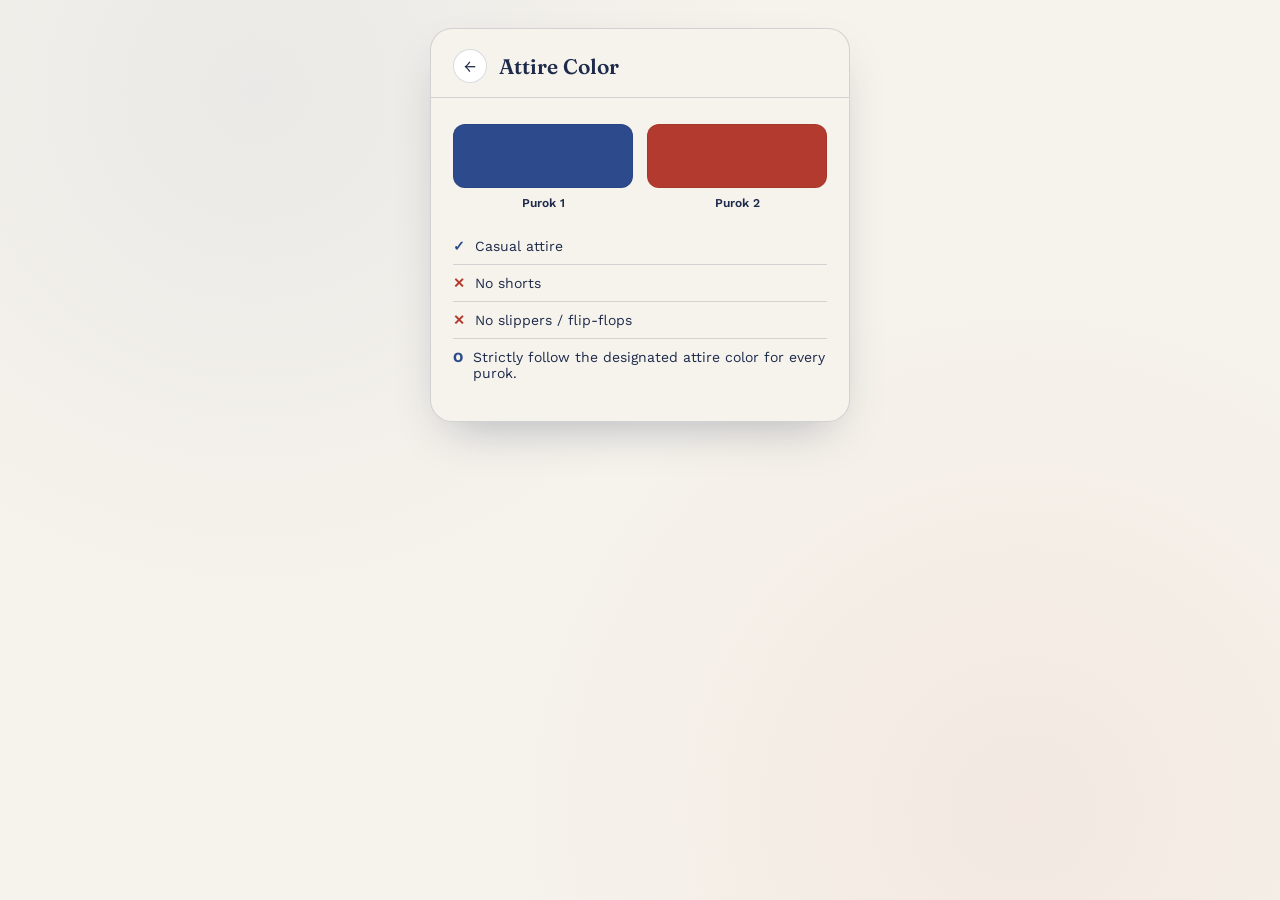
==== attire.html @ 0f66782b "yeah" ====
<!DOCTYPE html>
<html lang="en">
<head>
<meta charset="UTF-8">
<meta name="viewport" content="width=device-width, initial-scale=1.0, maximum-scale=1">
<title>Attire Color</title>
<link rel="preconnect" href="https://fonts.googleapis.com">
<link href="https://fonts.googleapis.com/css2?family=Fraunces:opsz,wght@9..144,400;9..144,600;9..144,700&family=Work+Sans:wght@400;500;600&family=JetBrains+Mono:wght@500;700&display=swap" rel="stylesheet">
<link rel="stylesheet" href="styles.css">
</head>
<body>

<div class="ticket">
  <div class="page-head">
    <a class="back-btn" href="index.html">←</a>
    <div class="page-title">Attire Color</div>
  </div>
  <div class="page-body">
    <div class="swatch-row">
      <div class="swatch blue"><div class="swatch-color"></div><div class="swatch-label">Purok 1</div></div>
      <div class="swatch red"><div class="swatch-color"></div><div class="swatch-label">Purok 2</div></div>
    </div>
    <ul class="rules-list">
      <li><span class="rule-ok">✓</span> Casual attire</li>
      <li><span class="rule-x">✕</span> No shorts</li>
      <li><span class="rule-x">✕</span> No slippers / flip-flops</li>
      <li><span class="rule-ok">O</span> Strictly follow the designated attire color for every purok.</li>

    </ul>
  </div>
</div>

</body>
</html>
---- styles.css ----
:root{
  --paper:#F6F3EC;
  --paper-dim:#EAE5D8;
  --ink:#1E2A4A;
  --ink-soft:#5B6478;
  --crimson:#B23A2E;
  --cobalt:#2C4A8C;
  --gold:#B8924A;
  --line: rgba(30,42,74,0.16);
}
*{box-sizing:border-box;}
html,body{margin:0;padding:0;}
body{
  background:
    radial-gradient(circle at 20% 10%, rgba(44,74,140,0.06), transparent 40%),
    radial-gradient(circle at 80% 90%, rgba(178,58,46,0.06), transparent 40%),
    var(--paper);
  font-family:'Work Sans', sans-serif;
  color:var(--ink);
  min-height:100vh;
  display:flex;
  align-items:flex-start;
  justify-content:center;
  padding:28px 14px 60px;
}

.ticket{
  width:100%;
  max-width:420px;
  background:var(--paper);
  border:1px solid var(--line);
  border-radius:22px;
  box-shadow:0 20px 50px -20px rgba(30,42,74,0.35);
  overflow:hidden;
  position:relative;
}

/* --- stub 1: logo + countdown (index page) --- */
.stub-top{
  padding:34px 26px 26px;
  text-align:center;
}
.logo-slot{
  width:76px;height:76px;
  margin:0 auto 18px;
  border-radius:50%;
  border:1.5px dashed var(--ink-soft);
  display:flex;align-items:center;justify-content:center;
  font-family:'JetBrains Mono', monospace;
  font-size:10px;letter-spacing:.08em;
  color:var(--ink-soft);
  background:rgba(255,255,255,0.4);
  overflow:hidden;
}
.logo-slot img{width:100%;height:100%;object-fit:cover;display:none;}
.eyebrow{
  font-family:'JetBrains Mono', monospace;
  font-size:11px;
  letter-spacing:.22em;
  text-transform:uppercase;
  color:var(--crimson);
  margin-bottom:14px;
}
.countdown{
  display:flex;
  justify-content:center;
  gap:10px;
}
.cd-unit{
  background:var(--ink);
  color:var(--paper);
  border-radius:10px;
  min-width:58px;
  padding:10px 4px 8px;
}
.cd-num{
  font-family:'JetBrains Mono', monospace;
  font-size:24px;
  font-weight:700;
  line-height:1;
}
.cd-label{
  font-size:9px;
  letter-spacing:.12em;
  text-transform:uppercase;
  opacity:.7;
  margin-top:4px;
}
.cd-date{
  margin-top:12px;
  font-size:12px;
  color:var(--ink-soft);
  letter-spacing:.02em;
}

/* --- perforation divider --- */
.perf-wrap{ position:relative; height:0; }
.perf-line{ border-top:2px dashed var(--line); margin:0 20px; }
.side-notch{
  position:absolute; width:22px;height:22px; border-radius:50%; top:-11px;
  background: var(--paper);
}

/* --- stub 2: event + buttons (index page) --- */
.stub-bottom{ padding:28px 26px 32px; text-align:center; }
.event-name{
  font-family:'Fraunces', serif;
  font-weight:600;
  font-size:clamp(28px,7vw,36px);
  line-height:1.1;
  margin:0 0 6px;
}
.event-sub{ font-size:13px; color:var(--ink-soft); margin-bottom:26px; }
.btn-grid{ display:flex; flex-direction:column; gap:12px; }
.btn{
  display:flex; align-items:center; justify-content:space-between;
  width:100%; padding:15px 18px; border-radius:12px;
  border:1px solid var(--line); background:#fff;
  font-family:'Work Sans', sans-serif; font-size:15px; font-weight:600;
  color:var(--ink); cursor:pointer; text-decoration:none;
  transition:transform .15s ease, box-shadow .15s ease;
  text-align:left;
}
.btn:hover{ transform:translateY(-1px); box-shadow:0 8px 18px -10px rgba(30,42,74,0.4); }
.btn .icon{ font-size:18px; margin-right:12px; }
.btn .arrow{ opacity:.4; font-size:14px; }
.btn.maps{ border-color: rgba(44,74,140,0.35); }
.btn.attire{ border-color: rgba(178,58,46,0.35); }
.btn.games{ border-color: rgba(184,146,74,0.4); }

.id-strip{
  font-family:'JetBrains Mono', monospace;
  font-size:10px; letter-spacing:.14em; color:var(--ink-soft);
  text-align:center; padding:14px 0 22px; opacity:.7;
}

/* ===== sub-page layout (maps / attire / games) ===== */
.page-head{
  display:flex; align-items:center; gap:12px;
  padding:20px 22px 14px;
  border-bottom:1px solid var(--line);
}
.back-btn{
  width:34px;height:34px;border-radius:50%;
  border:1px solid var(--line);
  background:#fff;
  display:flex;align-items:center;justify-content:center;
  cursor:pointer; text-decoration:none;
  color:var(--ink); font-size:16px;
  flex-shrink:0;
}
.back-btn:hover{ background:var(--paper-dim); }
.page-title{
  font-family:'Fraunces', serif;
  font-size:21px; font-weight:600;
}
.page-body{ padding:20px 22px 30px; }

/* maps page */
#map{ width:100%; height:300px; border-radius:14px; overflow:hidden; border:1px solid var(--line); }
.map-actions{ display:flex; gap:10px; margin-top:12px; }
.map-actions button{
  flex:1; padding:12px 10px; border-radius:10px; border:none;
  font-weight:600; font-size:13.5px; cursor:pointer; font-family:'Work Sans', sans-serif;
}
.btn-locate{ background:var(--cobalt); color:#fff; }
.route-info{
  margin-top:12px; font-size:13px; color:var(--ink-soft);
  background:#fff; border:1px solid var(--line); border-radius:10px;
  padding:10px 12px; display:none;
}
.route-info.show{ display:block; }
.map-note{ font-size:11px; color:var(--ink-soft); margin-top:10px; line-height:1.5; }

/* attire page */
.swatch-row{ display:flex; gap:14px; margin:6px 0 18px; }
.swatch{ flex:1; text-align:center; }
.swatch-color{ height:64px; border-radius:12px; margin-bottom:8px; box-shadow: inset 0 0 0 1px rgba(0,0,0,0.06); }
.swatch.blue .swatch-color{ background:var(--cobalt); }
.swatch.red .swatch-color{ background:var(--crimson); }
.swatch-label{ font-size:12px; font-weight:600; }
.rules-list{ list-style:none; padding:0; margin:0; }
.rules-list li{
  display:flex; align-items:flex-start; gap:10px;
  padding:10px 0; border-top:1px solid var(--line); font-size:14px;
}
.rules-list li:first-child{ border-top:none; }
.rule-x{ color:var(--crimson); font-weight:700; }
.rule-ok{ color:var(--cobalt); font-weight:700; }

/* games page */
.game-item{ display:flex; align-items:center; gap:14px; padding:13px 0; border-top:1px solid var(--line); }
.game-item:first-child{ border-top:none; }
.game-num{ font-family:'JetBrains Mono', monospace; font-size:12px; color:var(--gold); font-weight:700; width:22px; }
.game-name{ font-weight:600; font-size:14.5px; }

@media (max-width:400px){
  .cd-unit{ min-width:50px; }
  .cd-num{ font-size:20px; }
}
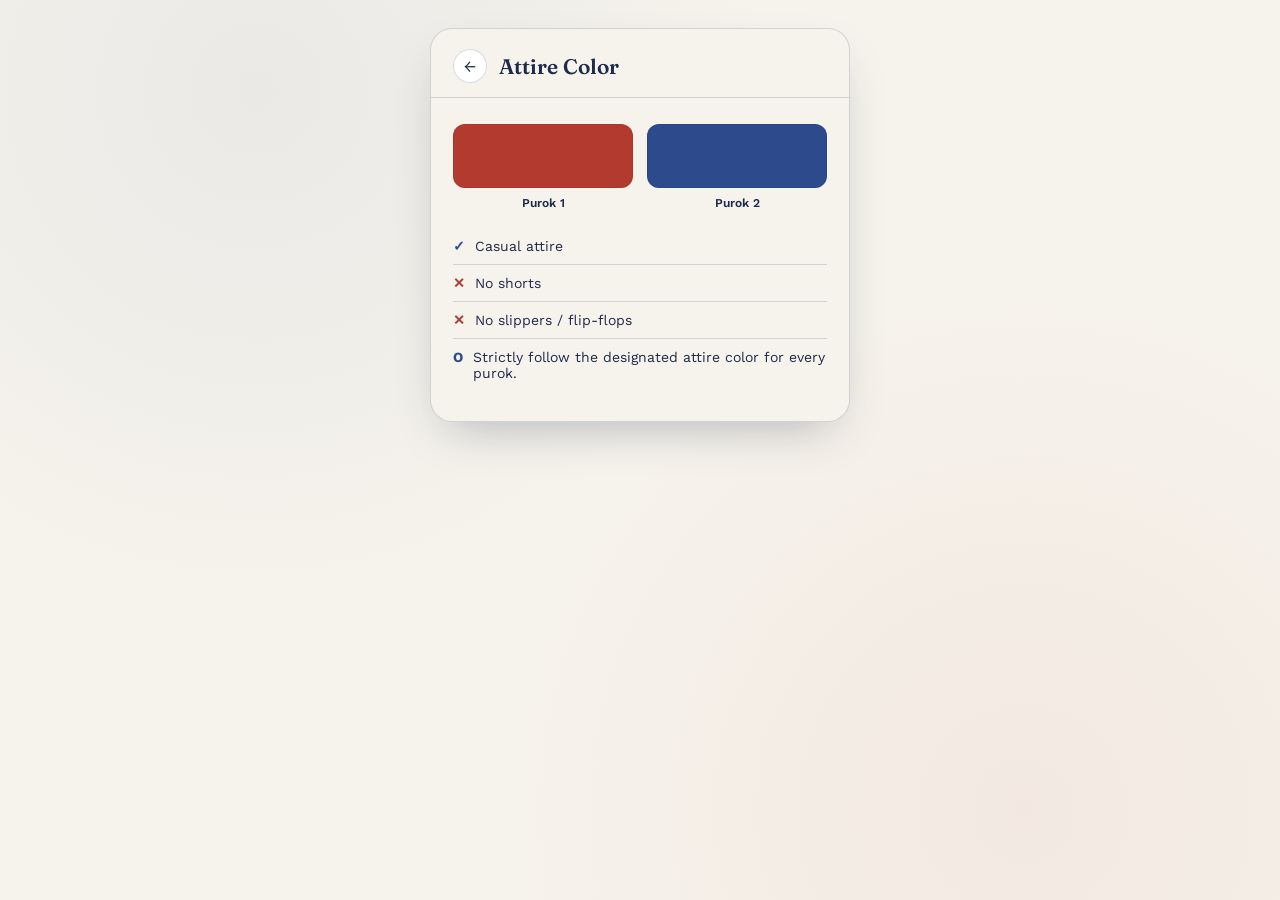
==== commit 2eec2e2c: "Check" ====
--- a/attire.html
+++ b/attire.html
@@ -17,8 +17,8 @@
   </div>
   <div class="page-body">
     <div class="swatch-row">
-      <div class="swatch blue"><div class="swatch-color"></div><div class="swatch-label">Purok 1</div></div>
-      <div class="swatch red"><div class="swatch-color"></div><div class="swatch-label">Purok 2</div></div>
+      <div class="swatch red"><div class="swatch-color"></div><div class="swatch-label">Purok 1</div></div>
+      <div class="swatch blue"><div class="swatch-color"></div><div class="swatch-label">Purok 2</div></div>
     </div>
     <ul class="rules-list">
       <li><span class="rule-ok">✓</span> Casual attire</li>
--- a/styles.css
+++ b/styles.css
@@ -1,200 +1,404 @@
-:root{
-  --paper:#F6F3EC;
-  --paper-dim:#EAE5D8;
-  --ink:#1E2A4A;
-  --ink-soft:#5B6478;
-  --crimson:#B23A2E;
-  --cobalt:#2C4A8C;
-  --gold:#B8924A;
-  --line: rgba(30,42,74,0.16);
-}
-*{box-sizing:border-box;}
-html,body{margin:0;padding:0;}
-body{
+:root {
+  --paper: #F6F3EC;
+  --paper-dim: #EAE5D8;
+  --ink: #1E2A4A;
+  --ink-soft: #5B6478;
+  --crimson: #B23A2E;
+  --cobalt: #2C4A8C;
+  --gold: #B8924A;
+  --line: rgba(30, 42, 74, 0.16);
+}
+
+* {
+  box-sizing: border-box;
+}
+
+html,
+body {
+  margin: 0;
+  padding: 0;
+}
+
+body {
   background:
-    radial-gradient(circle at 20% 10%, rgba(44,74,140,0.06), transparent 40%),
-    radial-gradient(circle at 80% 90%, rgba(178,58,46,0.06), transparent 40%),
+    radial-gradient(circle at 20% 10%, rgba(44, 74, 140, 0.06), transparent 40%),
+    radial-gradient(circle at 80% 90%, rgba(178, 58, 46, 0.06), transparent 40%),
     var(--paper);
-  font-family:'Work Sans', sans-serif;
-  color:var(--ink);
-  min-height:100vh;
-  display:flex;
-  align-items:flex-start;
-  justify-content:center;
-  padding:28px 14px 60px;
-}
-
-.ticket{
-  width:100%;
-  max-width:420px;
-  background:var(--paper);
-  border:1px solid var(--line);
-  border-radius:22px;
-  box-shadow:0 20px 50px -20px rgba(30,42,74,0.35);
-  overflow:hidden;
-  position:relative;
-}
-
-/* --- stub 1: logo + countdown (index page) --- */
-.stub-top{
-  padding:34px 26px 26px;
-  text-align:center;
-}
-.logo-slot{
-  width:76px;height:76px;
-  margin:0 auto 18px;
-  border-radius:50%;
-  border:1.5px dashed var(--ink-soft);
-  display:flex;align-items:center;justify-content:center;
-  font-family:'JetBrains Mono', monospace;
-  font-size:10px;letter-spacing:.08em;
-  color:var(--ink-soft);
-  background:rgba(255,255,255,0.4);
-  overflow:hidden;
-}
-.logo-slot img{width:100%;height:100%;object-fit:cover;display:none;}
-.eyebrow{
-  font-family:'JetBrains Mono', monospace;
-  font-size:11px;
-  letter-spacing:.22em;
-  text-transform:uppercase;
-  color:var(--crimson);
-  margin-bottom:14px;
-}
-.countdown{
-  display:flex;
-  justify-content:center;
-  gap:10px;
-}
-.cd-unit{
-  background:var(--ink);
-  color:var(--paper);
-  border-radius:10px;
-  min-width:58px;
-  padding:10px 4px 8px;
-}
-.cd-num{
-  font-family:'JetBrains Mono', monospace;
-  font-size:24px;
-  font-weight:700;
-  line-height:1;
-}
-.cd-label{
-  font-size:9px;
-  letter-spacing:.12em;
-  text-transform:uppercase;
-  opacity:.7;
-  margin-top:4px;
-}
-.cd-date{
-  margin-top:12px;
-  font-size:12px;
-  color:var(--ink-soft);
-  letter-spacing:.02em;
-}
-
-/* --- perforation divider --- */
-.perf-wrap{ position:relative; height:0; }
-.perf-line{ border-top:2px dashed var(--line); margin:0 20px; }
-.side-notch{
-  position:absolute; width:22px;height:22px; border-radius:50%; top:-11px;
+  font-family: 'Work Sans', sans-serif;
+  color: var(--ink);
+  min-height: 100vh;
+  display: flex;
+  align-items: flex-start;
+  justify-content: center;
+  padding: 28px 14px 60px;
+}
+
+.ticket {
+  width: 100%;
+  max-width: 420px;
   background: var(--paper);
-}
-
-/* --- stub 2: event + buttons (index page) --- */
-.stub-bottom{ padding:28px 26px 32px; text-align:center; }
-.event-name{
-  font-family:'Fraunces', serif;
-  font-weight:600;
-  font-size:clamp(28px,7vw,36px);
-  line-height:1.1;
-  margin:0 0 6px;
-}
-.event-sub{ font-size:13px; color:var(--ink-soft); margin-bottom:26px; }
-.btn-grid{ display:flex; flex-direction:column; gap:12px; }
-.btn{
-  display:flex; align-items:center; justify-content:space-between;
-  width:100%; padding:15px 18px; border-radius:12px;
-  border:1px solid var(--line); background:#fff;
-  font-family:'Work Sans', sans-serif; font-size:15px; font-weight:600;
-  color:var(--ink); cursor:pointer; text-decoration:none;
-  transition:transform .15s ease, box-shadow .15s ease;
-  text-align:left;
-}
-.btn:hover{ transform:translateY(-1px); box-shadow:0 8px 18px -10px rgba(30,42,74,0.4); }
-.btn .icon{ font-size:18px; margin-right:12px; }
-.btn .arrow{ opacity:.4; font-size:14px; }
-.btn.maps{ border-color: rgba(44,74,140,0.35); }
-.btn.attire{ border-color: rgba(178,58,46,0.35); }
-.btn.games{ border-color: rgba(184,146,74,0.4); }
-
-.id-strip{
-  font-family:'JetBrains Mono', monospace;
-  font-size:10px; letter-spacing:.14em; color:var(--ink-soft);
-  text-align:center; padding:14px 0 22px; opacity:.7;
-}
-
-/* ===== sub-page layout (maps / attire / games) ===== */
-.page-head{
-  display:flex; align-items:center; gap:12px;
-  padding:20px 22px 14px;
-  border-bottom:1px solid var(--line);
-}
-.back-btn{
-  width:34px;height:34px;border-radius:50%;
-  border:1px solid var(--line);
-  background:#fff;
-  display:flex;align-items:center;justify-content:center;
-  cursor:pointer; text-decoration:none;
-  color:var(--ink); font-size:16px;
-  flex-shrink:0;
-}
-.back-btn:hover{ background:var(--paper-dim); }
-.page-title{
-  font-family:'Fraunces', serif;
-  font-size:21px; font-weight:600;
-}
-.page-body{ padding:20px 22px 30px; }
-
-/* maps page */
-#map{ width:100%; height:300px; border-radius:14px; overflow:hidden; border:1px solid var(--line); }
-.map-actions{ display:flex; gap:10px; margin-top:12px; }
-.map-actions button{
-  flex:1; padding:12px 10px; border-radius:10px; border:none;
-  font-weight:600; font-size:13.5px; cursor:pointer; font-family:'Work Sans', sans-serif;
-}
-.btn-locate{ background:var(--cobalt); color:#fff; }
-.route-info{
-  margin-top:12px; font-size:13px; color:var(--ink-soft);
-  background:#fff; border:1px solid var(--line); border-radius:10px;
-  padding:10px 12px; display:none;
-}
-.route-info.show{ display:block; }
-.map-note{ font-size:11px; color:var(--ink-soft); margin-top:10px; line-height:1.5; }
-
-/* attire page */
-.swatch-row{ display:flex; gap:14px; margin:6px 0 18px; }
-.swatch{ flex:1; text-align:center; }
-.swatch-color{ height:64px; border-radius:12px; margin-bottom:8px; box-shadow: inset 0 0 0 1px rgba(0,0,0,0.06); }
-.swatch.blue .swatch-color{ background:var(--cobalt); }
-.swatch.red .swatch-color{ background:var(--crimson); }
-.swatch-label{ font-size:12px; font-weight:600; }
-.rules-list{ list-style:none; padding:0; margin:0; }
-.rules-list li{
-  display:flex; align-items:flex-start; gap:10px;
-  padding:10px 0; border-top:1px solid var(--line); font-size:14px;
-}
-.rules-list li:first-child{ border-top:none; }
-.rule-x{ color:var(--crimson); font-weight:700; }
-.rule-ok{ color:var(--cobalt); font-weight:700; }
-
-/* games page */
-.game-item{ display:flex; align-items:center; gap:14px; padding:13px 0; border-top:1px solid var(--line); }
-.game-item:first-child{ border-top:none; }
-.game-num{ font-family:'JetBrains Mono', monospace; font-size:12px; color:var(--gold); font-weight:700; width:22px; }
-.game-name{ font-weight:600; font-size:14.5px; }
-
-@media (max-width:400px){
-  .cd-unit{ min-width:50px; }
-  .cd-num{ font-size:20px; }
+  border: 1px solid var(--line);
+  border-radius: 22px;
+  box-shadow: 0 20px 50px -20px rgba(30, 42, 74, 0.35);
+  overflow: hidden;
+  position: relative;
+}
+
+.stub-top {
+  padding: 34px 26px 26px;
+  text-align: center;
+}
+
+.logo-slot {
+  width: 76px;
+  height: 76px;
+  margin: 0 auto 18px;
+  border-radius: 50%;
+  border: 1.5px dashed var(--ink-soft);
+  display: flex;
+  align-items: center;
+  justify-content: center;
+  font-family: 'JetBrains Mono', monospace;
+  font-size: 10px;
+  letter-spacing: .08em;
+  color: var(--ink-soft);
+  background: rgba(255, 255, 255, 0.4);
+  overflow: hidden;
+}
+
+.logo-slot img {
+  width: 100%;
+  height: 100%;
+  object-fit: cover;
+  display: none;
+}
+
+.eyebrow {
+  font-family: 'JetBrains Mono', monospace;
+  font-size: 11px;
+  letter-spacing: .22em;
+  text-transform: uppercase;
+  color: var(--crimson);
+  margin-bottom: 14px;
+}
+
+.countdown {
+  display: flex;
+  justify-content: center;
+  gap: 10px;
+}
+
+.cd-unit {
+  background: var(--ink);
+  color: var(--paper);
+  border-radius: 10px;
+  min-width: 58px;
+  padding: 10px 4px 8px;
+}
+
+.cd-num {
+  font-family: 'JetBrains Mono', monospace;
+  font-size: 24px;
+  font-weight: 700;
+  line-height: 1;
+}
+
+.cd-label {
+  font-size: 9px;
+  letter-spacing: .12em;
+  text-transform: uppercase;
+  opacity: .7;
+  margin-top: 4px;
+}
+
+.cd-date {
+  margin-top: 12px;
+  font-size: 12px;
+  color: var(--ink-soft);
+  letter-spacing: .02em;
+}
+
+.perf-wrap {
+  position: relative;
+  height: 0;
+}
+
+.perf-line {
+  border-top: 2px dashed var(--line);
+  margin: 0 20px;
+}
+
+.side-notch {
+  position: absolute;
+  width: 22px;
+  height: 22px;
+  border-radius: 50%;
+  top: -11px;
+  background: var(--paper);
+}
+
+.stub-bottom {
+  padding: 28px 26px 32px;
+  text-align: center;
+}
+
+.event-name {
+  font-family: 'Fraunces', serif;
+  font-weight: 600;
+  font-size: clamp(28px, 7vw, 36px);
+  line-height: 1.1;
+  margin: 0 0 6px;
+}
+
+.event-sub {
+  font-size: 13px;
+  color: var(--ink-soft);
+  margin-bottom: 26px;
+}
+
+.btn-grid {
+  display: flex;
+  flex-direction: column;
+  gap: 12px;
+}
+
+.btn {
+  display: flex;
+  align-items: center;
+  justify-content: space-between;
+  width: 100%;
+  padding: 15px 18px;
+  border-radius: 12px;
+  border: 1px solid var(--line);
+  background: #fff;
+  font-family: 'Work Sans', sans-serif;
+  font-size: 15px;
+  font-weight: 600;
+  color: var(--ink);
+  cursor: pointer;
+  text-decoration: none;
+  transition: transform .15s ease, box-shadow .15s ease;
+  text-align: left;
+}
+
+.btn:hover {
+  transform: translateY(-1px);
+  box-shadow: 0 8px 18px -10px rgba(30, 42, 74, 0.4);
+}
+
+.btn .icon {
+  font-size: 18px;
+  margin-right: 12px;
+}
+
+.btn .arrow {
+  opacity: .4;
+  font-size: 14px;
+}
+
+.btn.maps {
+  border-color: rgba(44, 74, 140, 0.35);
+}
+
+.btn.attire {
+  border-color: rgba(178, 58, 46, 0.35);
+}
+
+.btn.games {
+  border-color: rgba(184, 146, 74, 0.4);
+}
+
+.id-strip {
+  font-family: 'JetBrains Mono', monospace;
+  font-size: 10px;
+  letter-spacing: .14em;
+  color: var(--ink-soft);
+  text-align: center;
+  padding: 14px 0 22px;
+  opacity: .7;
+}
+
+.page-head {
+  display: flex;
+  align-items: center;
+  gap: 12px;
+  padding: 20px 22px 14px;
+  border-bottom: 1px solid var(--line);
+}
+
+.back-btn {
+  width: 34px;
+  height: 34px;
+  border-radius: 50%;
+  border: 1px solid var(--line);
+  background: #fff;
+  display: flex;
+  align-items: center;
+  justify-content: center;
+  cursor: pointer;
+  text-decoration: none;
+  color: var(--ink);
+  font-size: 16px;
+  flex-shrink: 0;
+}
+
+.back-btn:hover {
+  background: var(--paper-dim);
+}
+
+.page-title {
+  font-family: 'Fraunces', serif;
+  font-size: 21px;
+  font-weight: 600;
+}
+
+.page-body {
+  padding: 20px 22px 30px;
+}
+
+#map {
+  width: 100%;
+  height: 300px;
+  border-radius: 14px;
+  overflow: hidden;
+  border: 1px solid var(--line);
+}
+
+.map-actions {
+  display: flex;
+  gap: 10px;
+  margin-top: 12px;
+}
+
+.map-actions button {
+  flex: 1;
+  padding: 12px 10px;
+  border-radius: 10px;
+  border: none;
+  font-weight: 600;
+  font-size: 13.5px;
+  cursor: pointer;
+  font-family: 'Work Sans', sans-serif;
+}
+
+.btn-locate {
+  background: var(--cobalt);
+  color: #fff;
+}
+
+.route-info {
+  margin-top: 12px;
+  font-size: 13px;
+  color: var(--ink-soft);
+  background: #fff;
+  border: 1px solid var(--line);
+  border-radius: 10px;
+  padding: 10px 12px;
+  display: none;
+}
+
+.route-info.show {
+  display: block;
+}
+
+.map-note {
+  font-size: 14px;
+  color: #323141;
+  margin-top: 10px;
+  line-height: 1.5;
+}
+
+.swatch-row {
+  display: flex;
+  gap: 14px;
+  margin: 6px 0 18px;
+}
+
+.swatch {
+  flex: 1;
+  text-align: center;
+}
+
+.swatch-color {
+  height: 64px;
+  border-radius: 12px;
+  margin-bottom: 8px;
+  box-shadow: inset 0 0 0 1px rgba(0, 0, 0, 0.06);
+}
+
+.swatch.blue .swatch-color {
+  background: var(--cobalt);
+}
+
+.swatch.red .swatch-color {
+  background: var(--crimson);
+}
+
+.swatch-label {
+  font-size: 12px;
+  font-weight: 600;
+}
+
+.rules-list {
+  list-style: none;
+  padding: 0;
+  margin: 0;
+}
+
+.rules-list li {
+  display: flex;
+  align-items: flex-start;
+  gap: 10px;
+  padding: 10px 0;
+  border-top: 1px solid var(--line);
+  font-size: 14px;
+}
+
+.rules-list li:first-child {
+  border-top: none;
+}
+
+.rule-x {
+  color: var(--crimson);
+  font-weight: 700;
+}
+
+.rule-ok {
+  color: var(--cobalt);
+  font-weight: 700;
+}
+
+.game-item {
+  display: flex;
+  align-items: center;
+  gap: 14px;
+  padding: 13px 0;
+  border-top: 1px solid var(--line);
+}
+
+.game-item:first-child {
+  border-top: none;
+}
+
+.game-num {
+  font-family: 'JetBrains Mono', monospace;
+  font-size: 12px;
+  color: var(--gold);
+  font-weight: 700;
+  width: 22px;
+}
+
+.game-name {
+  font-weight: 600;
+  font-size: 14.5px;
+}
+
+@media (max-width:400px) {
+  .cd-unit {
+    min-width: 50px;
+  }
+
+  .cd-num {
+    font-size: 20px;
+  }
 }
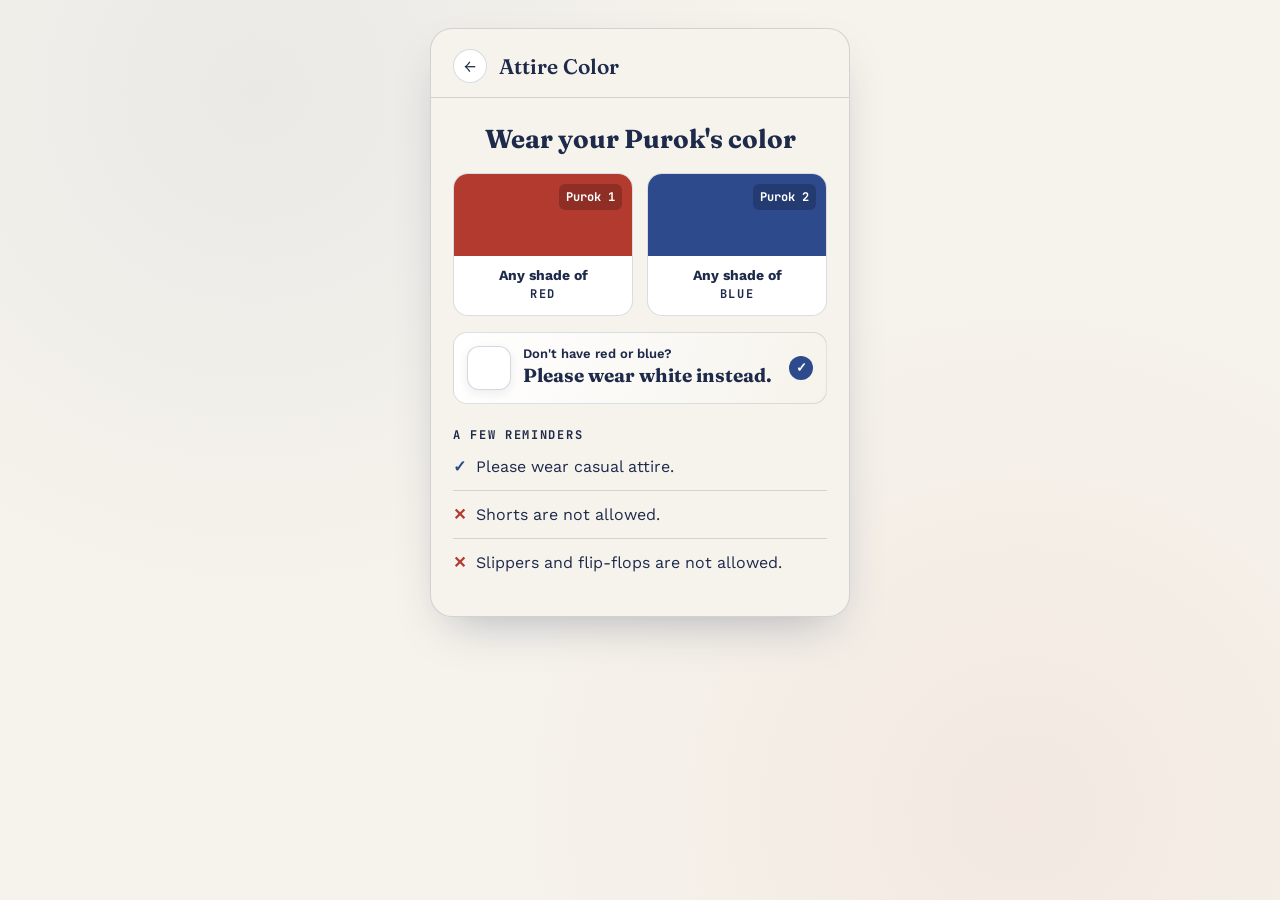
==== commit f140b7f5: "check" ====
--- a/attire.html
+++ b/attire.html
@@ -3,6 +3,13 @@
 <head>
 <meta charset="UTF-8">
 <meta name="viewport" content="width=device-width, initial-scale=1.0, maximum-scale=1">
+<script async src="https://www.googletagmanager.com/gtag/js?id=G-RQ56BWH8MJ"></script>
+<script>
+  window.dataLayer = window.dataLayer || [];
+  function gtag(){dataLayer.push(arguments);}
+  gtag('js', new Date());
+  gtag('config', 'G-RQ56BWH8MJ');
+</script>
 <title>Attire Color</title>
 <link rel="preconnect" href="https://fonts.googleapis.com">
 <link href="https://fonts.googleapis.com/css2?family=Fraunces:opsz,wght@9..144,400;9..144,600;9..144,700&family=Work+Sans:wght@400;500;600&family=JetBrains+Mono:wght@500;700&display=swap" rel="stylesheet">
@@ -16,16 +23,36 @@
     <div class="page-title">Attire Color</div>
   </div>
   <div class="page-body">
-    <div class="swatch-row">
-      <div class="swatch red"><div class="swatch-color"></div><div class="swatch-label">Purok 1</div></div>
-      <div class="swatch blue"><div class="swatch-color"></div><div class="swatch-label">Purok 2</div></div>
-    </div>
+    <section class="attire-guide" aria-labelledby="attire-guide-title">
+      <div class="attire-intro">
+        <h2 id="attire-guide-title">Wear your Purok's color</h2>
+      </div>
+      <div class="swatch-row">
+        <div class="swatch red">
+          <div class="swatch-color" aria-hidden="true"><span>Purok 1</span></div>
+          <div class="swatch-label">Any shade of</div>
+          <div class="swatch-name">RED</div>
+        </div>
+        <div class="swatch blue">
+          <div class="swatch-color" aria-hidden="true"><span>Purok 2</span></div>
+          <div class="swatch-label">Any shade of</div>
+          <div class="swatch-name">BLUE</div>
+        </div>
+      </div>
+      <div class="white-option">
+        <div class="white-swatch" aria-hidden="true"></div>
+        <div>
+          <span class="white-option-label">Don't have red or blue?</span>
+          <strong>Please wear white instead.</strong>
+        </div>
+        <span class="white-check" aria-hidden="true">✓</span>
+      </div>
+    </section>
+    <div class="attire-rules-title">A few reminders</div>
     <ul class="rules-list">
-      <li><span class="rule-ok">✓</span> Casual attire</li>
-      <li><span class="rule-x">✕</span> No shorts</li>
-      <li><span class="rule-x">✕</span> No slippers / flip-flops</li>
-      <li><span class="rule-ok">O</span> Strictly follow the designated attire color for every purok.</li>
-
+      <li><span class="rule-ok">✓</span> Please wear casual attire.</li>
+      <li><span class="rule-x">✕</span> Shorts are not allowed.</li>
+      <li><span class="rule-x">✕</span> Slippers and flip-flops are not allowed.</li>
     </ul>
   </div>
 </div>
--- a/styles.css
+++ b/styles.css
@@ -311,19 +311,36 @@
 .swatch-row {
   display: flex;
   gap: 14px;
-  margin: 6px 0 18px;
+  margin: 18px 0 16px;
 }
 
 .swatch {
   flex: 1;
   text-align: center;
+  overflow: hidden;
+  border: 1px solid var(--line);
+  border-radius: 15px;
+  background: #fff;
+  padding-bottom: 13px;
 }
 
 .swatch-color {
-  height: 64px;
-  border-radius: 12px;
-  margin-bottom: 8px;
-  box-shadow: inset 0 0 0 1px rgba(0, 0, 0, 0.06);
+  height: 82px;
+  display: flex;
+  align-items: flex-start;
+  justify-content: flex-end;
+  padding: 10px;
+  margin-bottom: 11px;
+}
+
+.swatch-color span {
+  font-family: 'JetBrains Mono', monospace;
+  font-size: 12px;
+  font-weight: 700;
+  background: rgba(0, 0, 0, 0.2);
+  color: #fff;
+  padding: 5px 7px;
+  border-radius: 6px;
 }
 
 .swatch.blue .swatch-color {
@@ -335,8 +352,104 @@
 }
 
 .swatch-label {
+  font-size: 14px;
+  font-weight: 700;
+}
+
+.swatch-name {
+  margin-top: 3px;
+  font-family: 'JetBrains Mono', monospace;
   font-size: 12px;
+  font-weight: 700;
+  letter-spacing: .14em;
+  color: var(--ink);
+}
+
+.attire-intro {
+  text-align: center;
+}
+
+.attire-kicker {
+  color: var(--crimson);
+  font-family: 'JetBrains Mono', monospace;
+  font-size: 12px;
+  font-weight: 700;
+  letter-spacing: .16em;
+  text-transform: uppercase;
+}
+
+.attire-intro h2 {
+  margin: 7px 0 5px;
+  font-family: 'Fraunces', serif;
+  font-size: 26px;
+  line-height: 1.15;
+}
+
+.attire-intro p,
+.white-option p {
+  margin: 0;
+  color: var(--ink);
+  font-size: 14px;
+  line-height: 1.5;
+}
+
+.white-option {
+  display: flex;
+  align-items: center;
+  gap: 12px;
+  padding: 13px;
+  border: 1px solid rgba(30, 42, 74, 0.14);
+  border-radius: 14px;
+  background: linear-gradient(110deg, #fff 0%, #F6F3EC 100%);
+}
+
+.white-swatch {
+  width: 44px;
+  height: 44px;
+  flex: 0 0 44px;
+  border: 1px solid rgba(30, 42, 74, 0.18);
+  border-radius: 12px;
+  background: #fff;
+  box-shadow: 0 3px 10px rgba(30, 42, 74, 0.08);
+}
+
+.white-option-label {
+  display: block;
+  margin-bottom: 2px;
+  color: var(--ink);
+  font-size: 13px;
   font-weight: 600;
+}
+
+.white-option strong {
+  display: block;
+  margin-bottom: 3px;
+  font-family: 'Fraunces', serif;
+  font-size: 19px;
+}
+
+.white-check {
+  display: grid;
+  place-items: center;
+  width: 24px;
+  height: 24px;
+  flex: 0 0 24px;
+  margin-left: auto;
+  border-radius: 50%;
+  background: var(--cobalt);
+  color: #fff;
+  font-size: 13px;
+  font-weight: 700;
+}
+
+.attire-rules-title {
+  margin-top: 23px;
+  color: var(--ink);
+  font-family: 'JetBrains Mono', monospace;
+  font-size: 12px;
+  font-weight: 700;
+  letter-spacing: .14em;
+  text-transform: uppercase;
 }
 
 .rules-list {
@@ -349,9 +462,10 @@
   display: flex;
   align-items: flex-start;
   gap: 10px;
-  padding: 10px 0;
+  padding: 12px 0;
   border-top: 1px solid var(--line);
-  font-size: 14px;
+  font-size: 16px;
+  line-height: 1.45;
 }
 
 .rules-list li:first-child {
